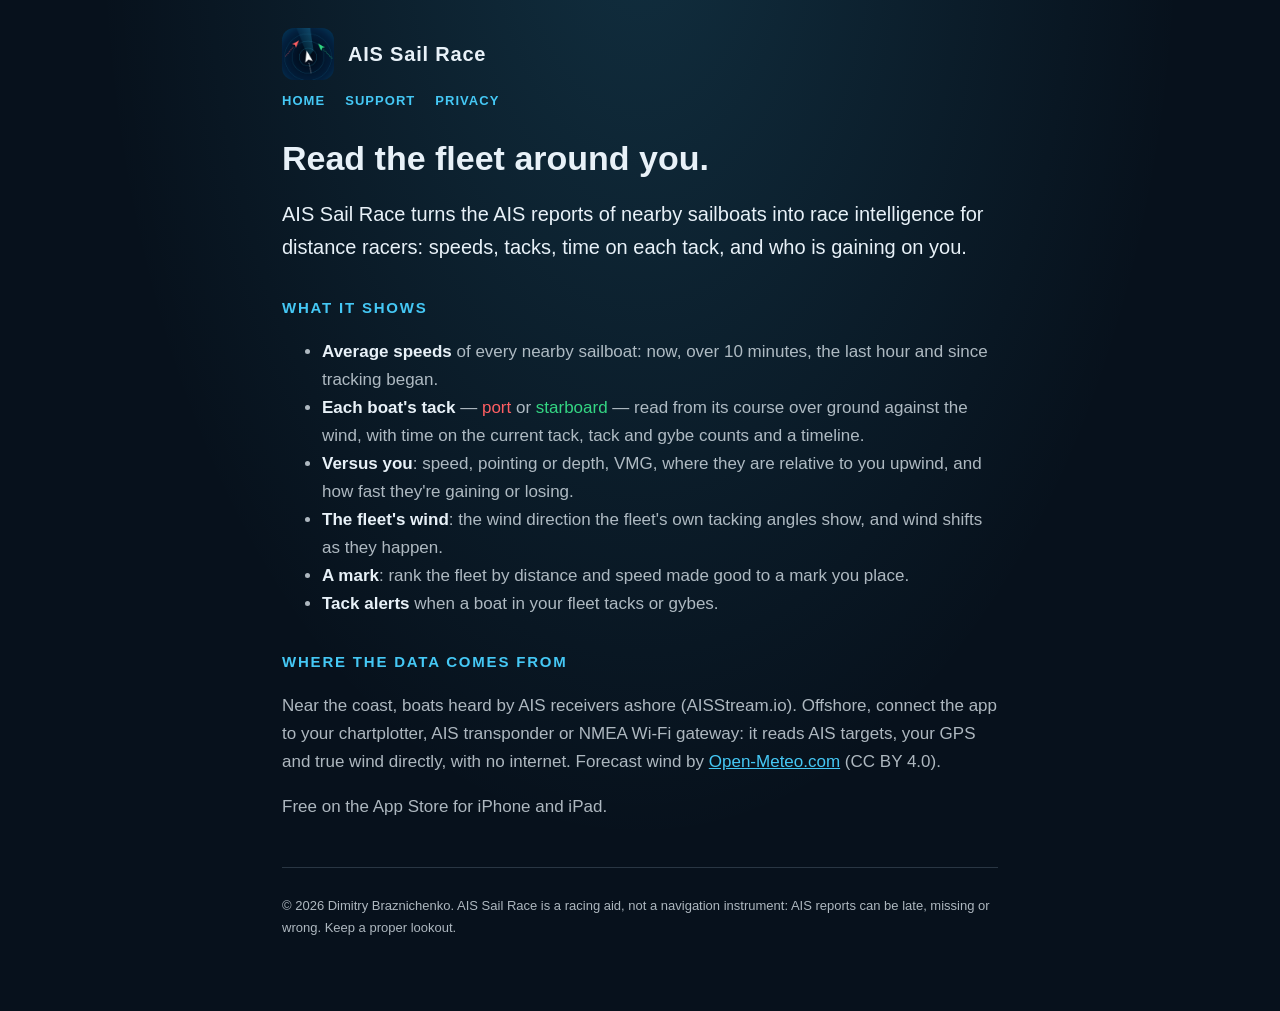
==== index.html @ 32858349 "AIS Sail Race support site" ====
<!doctype html>
<html lang="en">
<head>
  <meta charset="utf-8" />
  <meta name="viewport" content="width=device-width, initial-scale=1" />
  <title>AIS Sail Race</title>
  <link rel="stylesheet" href="styles.css" />
  <link rel="icon" href="icon.png" />
</head>
<body>
  <main>
    <header class="app"><img src="icon.png" alt="" /><a href="index.html">AIS Sail Race</a></header>
    <nav><a href="index.html">Home</a><a href="support.html">Support</a><a href="privacy.html">Privacy</a></nav>
    <h1>Read the fleet around you.</h1>
    <p class="lede">AIS Sail Race turns the AIS reports of nearby sailboats into race intelligence for distance racers: speeds, tacks, time on each tack, and who is gaining on you.</p>
    <h2>What it shows</h2>
    <ul>
      <li><strong>Average speeds</strong> of every nearby sailboat: now, over 10 minutes, the last hour and since tracking began.</li>
      <li><strong>Each boat's tack</strong> — <span class="port">port</span> or <span class="stbd">starboard</span> — read from its course over ground against the wind, with time on the current tack, tack and gybe counts and a timeline.</li>
      <li><strong>Versus you</strong>: speed, pointing or depth, VMG, where they are relative to you upwind, and how fast they're gaining or losing.</li>
      <li><strong>The fleet's wind</strong>: the wind direction the fleet's own tacking angles show, and wind shifts as they happen.</li>
      <li><strong>A mark</strong>: rank the fleet by distance and speed made good to a mark you place.</li>
      <li><strong>Tack alerts</strong> when a boat in your fleet tacks or gybes.</li>
    </ul>
    <h2>Where the data comes from</h2>
    <p>Near the coast, boats heard by AIS receivers ashore (AISStream.io). Offshore, connect the app to your chartplotter, AIS transponder or NMEA Wi-Fi gateway: it reads AIS targets, your GPS and true wind directly, with no internet. Forecast wind by <a href="https://open-meteo.com/">Open-Meteo.com</a> (CC BY 4.0).</p>
    <p>Free on the App Store for iPhone and iPad.</p>
    <footer><p>&copy; 2026 Dimitry Braznichenko. AIS Sail Race is a racing aid, not a navigation instrument: AIS reports can be late, missing or wrong. Keep a proper lookout.</p></footer>
  </main>
</body>
</html>
---- styles.css ----
:root { --sea: #07111c; --card: #102033; --ink: #e8f1f8; --dim: rgba(232, 241, 248, 0.74); --accent: #45c8f5; --port: #ff5f63; --stbd: #34d683; --fog: #8fa3b8; }
* { box-sizing: border-box; }
body { margin: 0; font: 17px/1.65 -apple-system, BlinkMacSystemFont, "Segoe UI", sans-serif; color: var(--ink);
  background: radial-gradient(ellipse at 50% -10%, rgba(69, 200, 245, 0.16), transparent 60%), var(--sea); min-height: 100vh; }
main { max-width: 760px; margin: 0 auto; padding: 28px 22px 60px; }
header.app { display: flex; align-items: center; gap: 14px; font-weight: 800; font-size: 20px; letter-spacing: 0.04em; }
header.app img { width: 52px; height: 52px; border-radius: 12px; }
header.app a { color: var(--ink); text-decoration: none; }
a { color: var(--accent); }
nav { display: flex; gap: 20px; margin: 14px 0 32px; font: 600 13px/1 -apple-system, sans-serif; letter-spacing: 0.08em; text-transform: uppercase; }
nav a { text-decoration: none; }
h1 { font-size: 34px; line-height: 1.15; margin: 0 0 12px; font-weight: 800; }
h2 { font-size: 15px; margin: 32px 0 6px; font-weight: 800; letter-spacing: 0.12em; text-transform: uppercase; color: var(--accent); }
.lede { font-size: 20px; color: var(--ink); }
p, li { color: var(--dim); }
strong { color: var(--ink); }
.port { color: var(--port); } .stbd { color: var(--stbd); }
footer { margin-top: 46px; font-size: 13px; border-top: 1px solid rgba(143, 163, 184, 0.25); padding-top: 14px; color: var(--fog); }
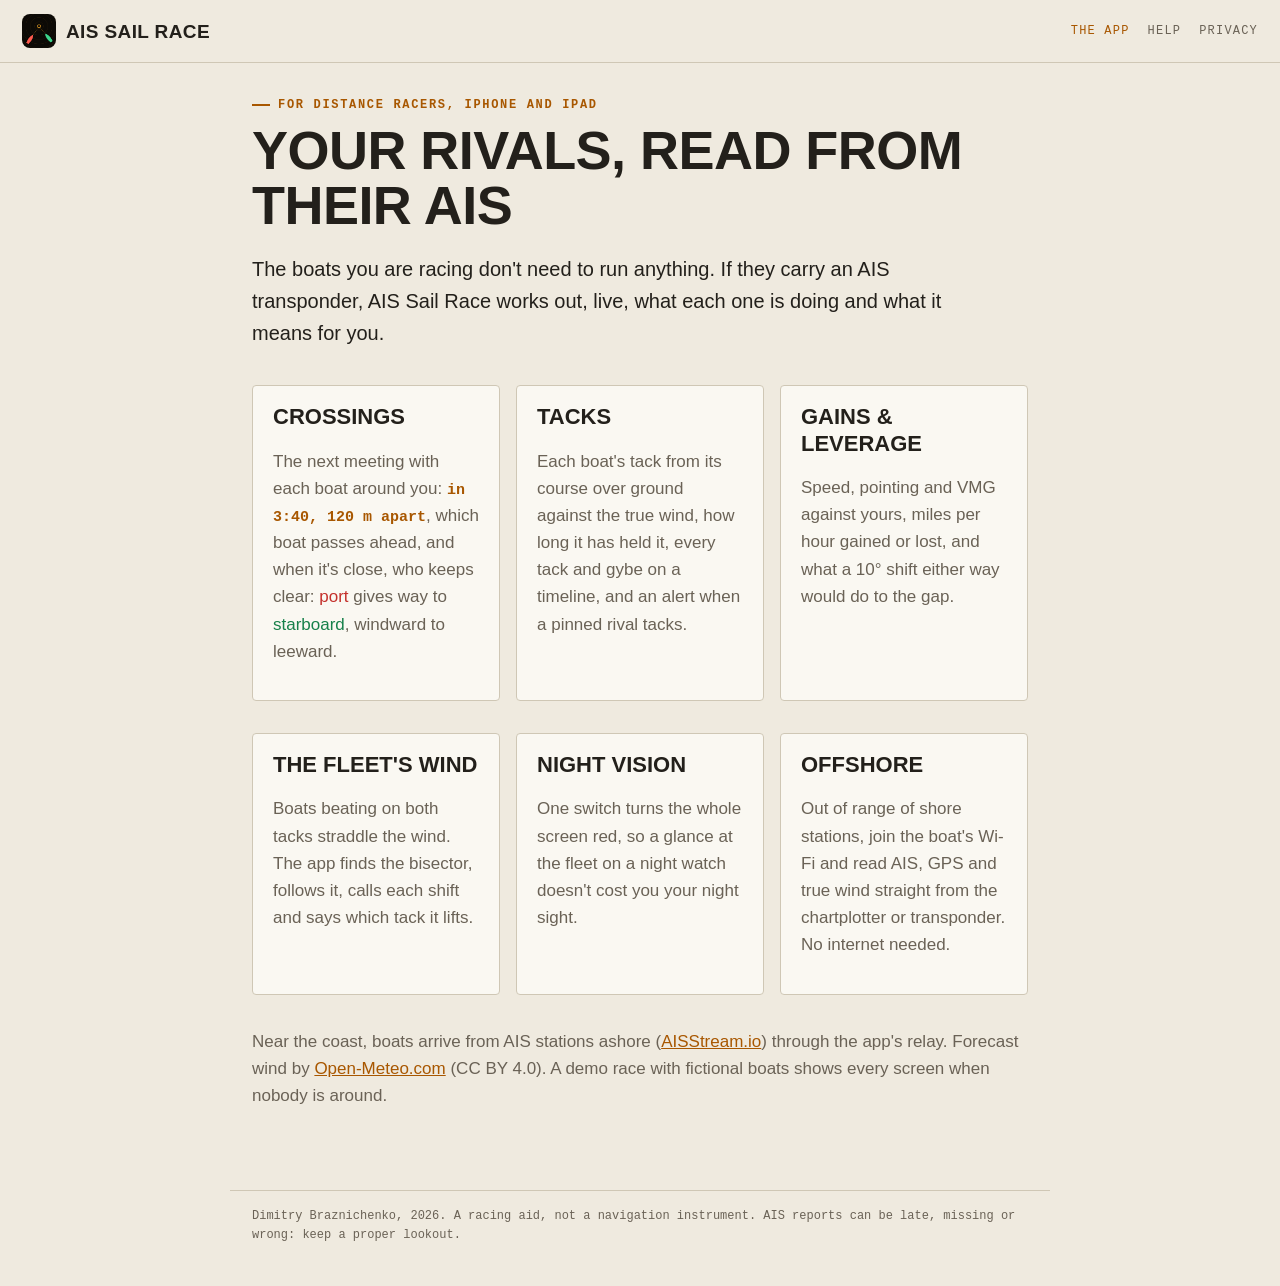
==== commit 1cf1450f: "Own chart-table design and new copy: crossings, leverage, night vision; Setup naming Co-Authored-By:" ====
--- a/index.html
+++ b/index.html
@@ -8,24 +8,24 @@
   <link rel="icon" href="icon.png" />
 </head>
 <body>
+  <div class="bar">
+    <a class="brand" href="index.html"><img src="icon.png" alt="" />AIS Sail Race</a>
+    <nav><a href="index.html" aria-current="page">The app</a><a href="support.html">Help</a><a href="privacy.html">Privacy</a></nav>
+  </div>
   <main>
-    <header class="app"><img src="icon.png" alt="" /><a href="index.html">AIS Sail Race</a></header>
-    <nav><a href="index.html">Home</a><a href="support.html">Support</a><a href="privacy.html">Privacy</a></nav>
-    <h1>Read the fleet around you.</h1>
-    <p class="lede">AIS Sail Race turns the AIS reports of nearby sailboats into race intelligence for distance racers: speeds, tacks, time on each tack, and who is gaining on you.</p>
-    <h2>What it shows</h2>
-    <ul>
-      <li><strong>Average speeds</strong> of every nearby sailboat: now, over 10 minutes, the last hour and since tracking began.</li>
-      <li><strong>Each boat's tack</strong> — <span class="port">port</span> or <span class="stbd">starboard</span> — read from its course over ground against the wind, with time on the current tack, tack and gybe counts and a timeline.</li>
-      <li><strong>Versus you</strong>: speed, pointing or depth, VMG, where they are relative to you upwind, and how fast they're gaining or losing.</li>
-      <li><strong>The fleet's wind</strong>: the wind direction the fleet's own tacking angles show, and wind shifts as they happen.</li>
-      <li><strong>A mark</strong>: rank the fleet by distance and speed made good to a mark you place.</li>
-      <li><strong>Tack alerts</strong> when a boat in your fleet tacks or gybes.</li>
-    </ul>
-    <h2>Where the data comes from</h2>
-    <p>Near the coast, boats heard by AIS receivers ashore (AISStream.io). Offshore, connect the app to your chartplotter, AIS transponder or NMEA Wi-Fi gateway: it reads AIS targets, your GPS and true wind directly, with no internet. Forecast wind by <a href="https://open-meteo.com/">Open-Meteo.com</a> (CC BY 4.0).</p>
-    <p>Free on the App Store for iPhone and iPad.</p>
-    <footer><p>&copy; 2026 Dimitry Braznichenko. AIS Sail Race is a racing aid, not a navigation instrument: AIS reports can be late, missing or wrong. Keep a proper lookout.</p></footer>
+    <div class="kicker">For distance racers, iPhone and iPad</div>
+    <h1>Your rivals, read from their AIS</h1>
+    <p class="lede">The boats you are racing don't need to run anything. If they carry an AIS transponder, AIS Sail Race works out, live, what each one is doing and what it means for you.</p>
+    <div class="grid">
+      <div class="panel"><h2>Crossings</h2><p>The next meeting with each boat around you: <span class="fig">in 3:40, 120 m apart</span>, which boat passes ahead, and when it's close, who keeps clear: <span class="port">port</span> gives way to <span class="stbd">starboard</span>, windward to leeward.</p></div>
+      <div class="panel"><h2>Tacks</h2><p>Each boat's tack from its course over ground against the true wind, how long it has held it, every tack and gybe on a timeline, and an alert when a pinned rival tacks.</p></div>
+      <div class="panel"><h2>Gains &amp; leverage</h2><p>Speed, pointing and VMG against yours, miles per hour gained or lost, and what a 10&deg; shift either way would do to the gap.</p></div>
+      <div class="panel"><h2>The fleet's wind</h2><p>Boats beating on both tacks straddle the wind. The app finds the bisector, follows it, calls each shift and says which tack it lifts.</p></div>
+      <div class="panel"><h2>Night vision</h2><p>One switch turns the whole screen red, so a glance at the fleet on a night watch doesn't cost you your night sight.</p></div>
+      <div class="panel"><h2>Offshore</h2><p>Out of range of shore stations, join the boat's Wi-Fi and read AIS, GPS and true wind straight from the chartplotter or transponder. No internet needed.</p></div>
+    </div>
+    <p>Near the coast, boats arrive from AIS stations ashore (<a href="https://aisstream.io/">AISStream.io</a>) through the app's relay. Forecast wind by <a href="https://open-meteo.com/">Open-Meteo.com</a> (CC BY 4.0). A demo race with fictional boats shows every screen when nobody is around.</p>
   </main>
+  <footer>Dimitry Braznichenko, 2026. A racing aid, not a navigation instrument. AIS reports can be late, missing or wrong: keep a proper lookout.</footer>
 </body>
 </html>
--- a/styles.css
+++ b/styles.css
@@ -1,18 +1,29 @@
-:root { --sea: #07111c; --card: #102033; --ink: #e8f1f8; --dim: rgba(232, 241, 248, 0.74); --accent: #45c8f5; --port: #ff5f63; --stbd: #34d683; --fog: #8fa3b8; }
+/* Chart table: warm plotter black, AIS amber, condensed caps, monospaced figures. */
+:root { --deck: #14120f; --panel: #1c1a16; --rule: #3a342c; --ink: #ede6d6; --dim: #a79e8f; --amber: #f4a62a; --port: #ff5b4f; --stbd: #3fd58b; }
+@media (prefers-color-scheme: light) {
+  :root { --deck: #efeadf; --panel: #faf8f2; --rule: #cfc7b5; --ink: #23201b; --dim: #6a6256; --amber: #a85700; --port: #c4302b; --stbd: #17804a; }
+}
 * { box-sizing: border-box; }
-body { margin: 0; font: 17px/1.65 -apple-system, BlinkMacSystemFont, "Segoe UI", sans-serif; color: var(--ink);
-  background: radial-gradient(ellipse at 50% -10%, rgba(69, 200, 245, 0.16), transparent 60%), var(--sea); min-height: 100vh; }
-main { max-width: 760px; margin: 0 auto; padding: 28px 22px 60px; }
-header.app { display: flex; align-items: center; gap: 14px; font-weight: 800; font-size: 20px; letter-spacing: 0.04em; }
-header.app img { width: 52px; height: 52px; border-radius: 12px; }
-header.app a { color: var(--ink); text-decoration: none; }
-a { color: var(--accent); }
-nav { display: flex; gap: 20px; margin: 14px 0 32px; font: 600 13px/1 -apple-system, sans-serif; letter-spacing: 0.08em; text-transform: uppercase; }
-nav a { text-decoration: none; }
-h1 { font-size: 34px; line-height: 1.15; margin: 0 0 12px; font-weight: 800; }
-h2 { font-size: 15px; margin: 32px 0 6px; font-weight: 800; letter-spacing: 0.12em; text-transform: uppercase; color: var(--accent); }
-.lede { font-size: 20px; color: var(--ink); }
+body { margin: 0; background: var(--deck); color: var(--ink); font: 17px/1.6 -apple-system, BlinkMacSystemFont, "Helvetica Neue", sans-serif; }
+.bar { display: flex; align-items: center; justify-content: space-between; gap: 16px; padding: 14px 22px; border-bottom: 1px solid var(--rule); }
+.bar .brand { display: flex; align-items: center; gap: 10px; color: var(--ink); text-decoration: none; font: 800 19px/1 -apple-system, sans-serif; font-stretch: condensed; text-transform: uppercase; letter-spacing: 0.02em; }
+.bar img { width: 34px; height: 34px; border-radius: 8px; }
+.bar nav { display: flex; gap: 18px; font: 500 12px/1 ui-monospace, "SF Mono", Menlo, monospace; text-transform: uppercase; letter-spacing: 0.1em; }
+.bar nav a { color: var(--dim); text-decoration: none; }
+.bar nav a[aria-current] { color: var(--amber); }
+main { max-width: 820px; margin: 0 auto; padding: 36px 22px 64px; }
+.kicker { font: 600 12px/1 ui-monospace, "SF Mono", Menlo, monospace; letter-spacing: 0.14em; text-transform: uppercase; color: var(--amber); }
+.kicker::before { content: ""; display: inline-block; width: 18px; height: 2px; background: var(--amber); vertical-align: middle; margin-right: 8px; }
+h1 { font: 900 clamp(34px, 7vw, 54px)/1.02 -apple-system, sans-serif; font-stretch: condensed; text-transform: uppercase; margin: 12px 0 16px; letter-spacing: -0.01em; }
+h2 { font: 800 22px/1.2 -apple-system, sans-serif; font-stretch: condensed; text-transform: uppercase; margin: 0 0 8px; }
+.lede { font-size: 20px; color: var(--ink); max-width: 36em; }
 p, li { color: var(--dim); }
-strong { color: var(--ink); }
+strong { color: var(--ink); font-weight: 600; }
+a { color: var(--amber); }
+code { font: 14px ui-monospace, "SF Mono", Menlo, monospace; color: var(--ink); }
+.panel { background: var(--panel); border: 1px solid var(--rule); border-radius: 4px; padding: 18px 20px; margin: 16px 0; }
+.grid { display: grid; grid-template-columns: repeat(auto-fit, minmax(230px, 1fr)); gap: 0 16px; }
 .port { color: var(--port); } .stbd { color: var(--stbd); }
-footer { margin-top: 46px; font-size: 13px; border-top: 1px solid rgba(143, 163, 184, 0.25); padding-top: 14px; color: var(--fog); }
+.fig { font: 700 15px ui-monospace, "SF Mono", Menlo, monospace; color: var(--amber); }
+footer { max-width: 820px; margin: 0 auto; padding: 16px 22px 40px; border-top: 1px solid var(--rule); font: 12px/1.6 ui-monospace, "SF Mono", Menlo, monospace; color: var(--dim); }
+@media (max-width: 520px) { .bar { flex-direction: column; align-items: flex-start; } }
